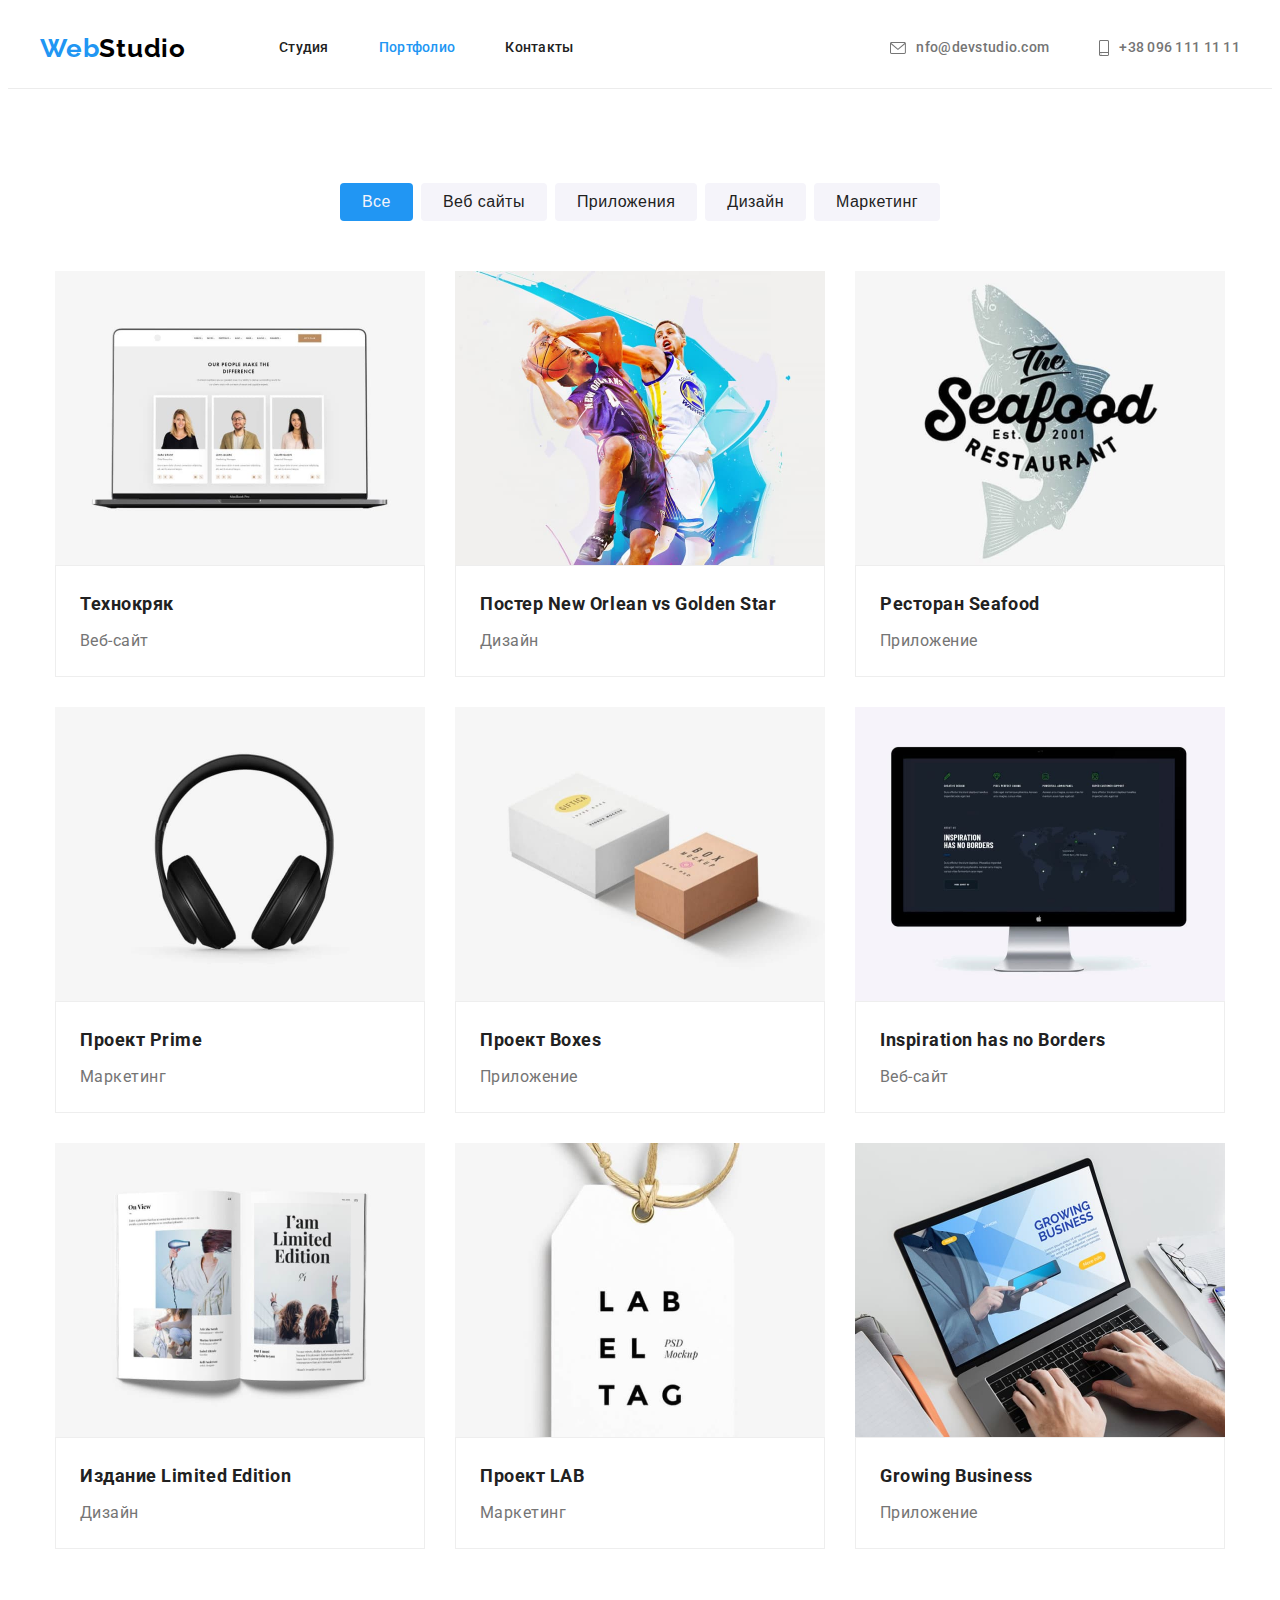
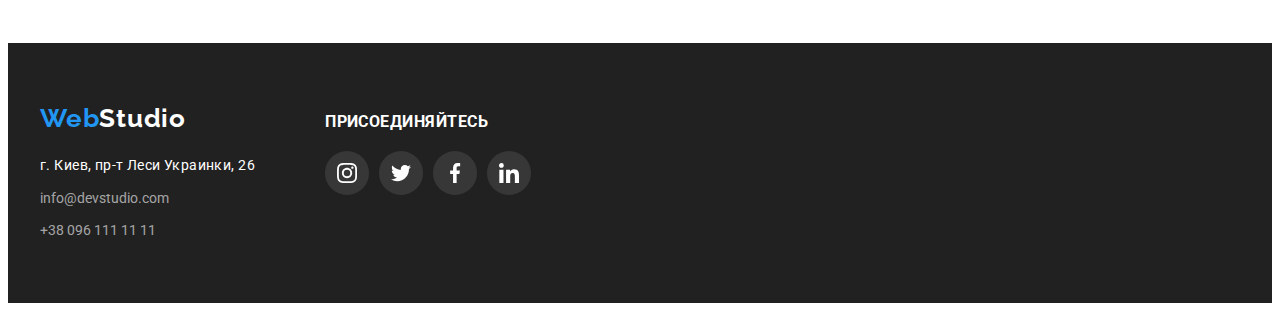
==== portfolio.html @ bf9e924c "добавил файлы" ====
<!DOCTYPE html>
<html lang="ru">
  <head>
    <meta charset="UTF-8" />
    <meta http-equiv="X-UA-Compatible" content="IE=edge" />
    <meta name="viewport" content="width=device-width, initial-scale=1.0" />
    <title>ПОРТФОЛИО</title>
    <link rel="preconnect" href="https://fonts.googleapis.com" />
    <link rel="preconnect" href="https://fonts.gstatic.com" crossorigin />
    <link rel="stylesheet" href="https://cdnjs.cloudflare.com/ajax/libs/modern-normalize/1.1.0/modern-normalize.min.css" integrity="sha512-wpPYUAdjBVSE4KJnH1VR1HeZfpl1ub8YT/NKx4PuQ5NmX2tKuGu6U/JRp5y+Y8XG2tV+wKQpNHVUX03MfMFn9Q==" crossorigin="anonymous" referrerpolicy="no-referrer" />
    <link href="https://fonts.googleapis.com/css2?family=Raleway:wght@700&family=Roboto:wght@400;500;700;900&display=swap" rel="stylesheet" />
    <link rel="stylesheet" href="./css/styles.css" />
  </head>

  <body class="body">
    <!-- header  -->
    <header class="page-header">
      <div class="container header-container">
        <nav class="nav">
          <a href="./index.html" class="link header-logo logo" lang="en"><span class="accent">Web</span>Studio</a>
          <ul class="list nav-list">
            <li class="nav-item">
              <a href="./index.html" class="link nav-link">Студия</a>
            </li>
            <li class="nav-item">
              <a href="./portfolio.html" class="link nav-link current">Портфолио</a>
            </li>
            <li class="nav-item">
              <a href="#" class="link nav-link">Контакты</a>
            </li>
          </ul>
        </nav>
        <ul class="list nav-address">
          <li class="address-item">
            <a href="mailto:info@devstudio.com" class="link header-contacts">
              <svg class="header-icon" width="16" height="12">
                <use href="./images/sprite.svg#envelope"></use></svg
              >nfo@devstudio.com</a
            >
          </li>
          <li class="address-item">
            <a href="tel:+380961111111" class="link header-contacts"
              ><svg class="header-icon" width="10" height="16">
                <use href="./images/sprite.svg#smartphone"></use></svg
              >+38 096 111 11 11</a
            >
          </li>
        </ul>
      </div>
    </header>

    <main>
      <!-- Портфолио -->
      <section class="section">
        <div class="container">
          <!-- Скрытый заголовок -->
          <h1 class="visually-hidden">Портфолио</h1>
          <!-- Кнопки-фильтр портфолио -->
          <ul class="list button-list">
            <li class="button-item">
              <button type="button" class="button portf-btn current-btn">Все</button>
            </li>
            <li class="button-item">
              <button type="button" class="button portf-btn">Веб сайты</button>
            </li>
            <li class="button-item">
              <button type="button" class="button portf-btn">Приложения</button>
            </li>
            <li class="button-item">
              <button type="button" class="button portf-btn">Дизайн</button>
            </li>
            <li class="button-item">
              <button type="button" class="button portf-btn">Маркетинг</button>
            </li>
          </ul>

          <!-- Карточки портфолио -->
          <ul class="list portf-list">
            <!-- карточка -->
            <li class="portf-item">
              <!-- ссылка с фото заголовком и текстом -->
              <a href="" class="link portf-link">
                <!-- фото -->
                <img src="./images/tekhnokr.jpg" alt="Пример веб-сайта" width="370" height="294" />
                <div class="border">
                  <h2 class="portf-name">Технокряк</h2>
                  <p class="portf-descr">Веб-сайт</p>
                </div>
              </a>
            </li>
            <li class="portf-item">
              <a href="" class="link portf-link"
                ><img src="./images/poster.jpg" alt="Пример дизайна" width="370" height="294" />
                <div class="border">
                  <h2 class="portf-name">Постер <span lang="en">New Orlean vs Golden Star</span></h2>
                  <p class="portf-descr">Дизайн</p>
                </div>
              </a>
            </li>
            <li class="portf-item">
              <a href="" class="link">
                <img src="./images/restaurant.jpg" alt="Пример приложения" width="370" height="294" />
                <div class="border">
                  <h2 class="portf-name">Ресторан <span lang="en">Seafood</span></h2>
                  <p class="portf-descr">Приложение</p>
                </div>
              </a>
            </li>
            <li class="portf-item">
              <a href="" class="link">
                <img src="./images/prime.jpg" alt="Пример продукта" width="370" height="294" />
                <div class="border">
                  <h2 class="portf-name">Проект <span lang="en">Prime</span></h2>
                  <p class="portf-descr">Маркетинг</p>
                </div>
              </a>
            </li>
            <li class="portf-item">
              <a href="" class="link">
                <img src="./images/boxes.jpg" alt="Пример приложения" width="370" height="294" />
                <div class="border">
                  <h2 class="portf-name">Проект <span lang="en">Boxes</span></h2>
                  <p class="portf-descr">Приложение</p>
                </div>
              </a>
            </li>
            <li class="portf-item">
              <a href="" class="link">
                <img src="./images/inspiration.jpg" alt="Пример веб-сайта" width="370" height="294" />
                <div class="border">
                  <h2 class="portf-name" lang="en">Inspiration has no Borders</h2>
                  <p class="portf-descr">Веб-сайт</p>
                </div>
              </a>
            </li>
            <li class="portf-item">
              <a href="" class="link">
                <img src="./images/edition.jpg" alt="Пример дизайна" width="370" height="294" />
                <div class="border">
                  <h2 class="portf-name">Издание <span lang="en">Limited Edition</span></h2>
                  <p class="portf-descr">Дизайн</p>
                </div>
              </a>
            </li>
            <li class="portf-item">
              <a href="" class="link">
                <img src="./images/lab.jpg" alt="Пример продукта" width="370" height="294" />
                <div class="border">
                  <h2 class="portf-name" lang="en">Проект <span>LAB</span></h2>
                  <p class="portf-descr">Маркетинг</p>
                </div>
              </a>
            </li>
            <li class="portf-item">
              <a href="" class="link">
                <img src="./images/gbusiness.jpg" alt="ППример приложения" width="370" height="294" />
                <div class="border">
                  <h2 class="portf-name" lang="en">Growing Business</h2>
                  <p class="portf-descr">Приложение</p>
                </div>
              </a>
            </li>
          </ul>
        </div>
      </section>
    </main>

    <footer class="footer">
      <div class="container footer-container">
        <div>
          <a href="./index.html" class="logo footer-logo link" lang="en"> <span class="accent">Web</span>Studio</a>
          <address class="address">
            <ul class="list footer-list">
              <li class="footer-item">
                <a href="https://www.google.com.ua/maps/place/бул.+Леси+Украинки,+26,+Киев,+02000/@50.4265807,30.5361971,17z/data=!3m1!4b1!4m5!3m4!1s0x40d4cf0e033ecbe9:0x57a4dffefec77da0!8m2!3d50.4265807!4d30.5383858?hl=ru" class="footer-address link"> г. Киев, пр-т Леси Украинки, 26 </a>
              </li>
              <li class="footer-item">
                <a href="mailto:info@devstudio.com" class="footer-contacts link">info@devstudio.com</a>
              </li>
              <li class="footer-item">
                <a href="tel:+380961111111" class="footer-contacts link">+38 096 111 11 11</a>
              </li>
            </ul>
          </address>
        </div>
        <div class="footer-inner">
          <p class="footer-slogan">Присоединяйтесь</p>
          <ul class="social list">
            <li class="social-item item">
              <a href="#" class="social-link join-link link" target="_blank" rel="noopener noreferrer nofollow" aria-label="instagram">
                <svg class="join-icon" width="20" height="20">
                  <use href="./images/sprite.svg#instagram"></use>
                </svg>
              </a>
            </li>
            <li class="social-item item">
              <a href="#" class="social-link join-link link" target="_blank" rel="noopener noreferrer nofollow" aria-label="instagram">
                <svg class="join-icon" width="20" height="20">
                  <use href="./images/sprite.svg#twitter"></use>
                </svg>
              </a>
            </li>
            <li class="social-item item">
              <a href="#" class="social-link join-link link" target="_blank" rel="noopener noreferrer nofollow" aria-label="instagram">
                <svg class="join-icon" width="20" height="20">
                  <use href="./images/sprite.svg#facebook"></use>
                </svg>
              </a>
            </li>
            <li class="social-item item">
              <a href="#" class="social-link join-link link" target="_blank" rel="noopener noreferrer nofollow" aria-label="instagram">
                <svg class="join-icon" width="20" height="20">
                  <use href="./images/sprite.svg#linkedin"></use>
                </svg>
              </a>
            </li>
          </ul>
        </div>
      </div>
    </footer>
  </body>
</html>
---- css/styles.css ----
:root {
  --primary-background-color: #ffffff;
  --secondary-background-color: #f5f4fa;
  --hero-background-color: #2f303a;

  --title-color: #212121;
  --secondary-title-color: #ffffff;
  --text-color: #757575;
  --logo-color: #000000;
  --accent-color: #2196f3;
  --header-border-color: #ececec;
  --hero-hover-color: #188ce8;
  --footer-address-color: rgba(255, 255, 255, 0.6);
  --portf-btn-color: #f5f4fa;
  --portf-border-color: #eeeeee;

  --social-icon-color: #afb1b8;
  --social-icon-hover-color: #ffffff;
  --advant-icon-bg-color: #f5f4fa;
  --client-icon-border-color: #afb1b8;
  --footer-icon-bg-color: rgba(255, 255, 255, 0.1);

  --main-font: "Roboto", sans-serif;
  --accent-font: "Raleway", sans-serif;
  --hero-size: 44px;
  --title-size: 36px;
  --subtitle-size: 18px;
  --note-size: 16px;
  --text-size: 14px;
  --hero-weight: 900;
  --head-weight: 700;
  --secondary-weight: 500;
  --main-weight: 400;
}

/* section {
  background-color: aquamarine;
  outline: 2px solid yellow;
} */

h1,
h2,
h3,
h4,
li,
ul,
p {
  margin-top: 0;
  margin-bottom: 0;
}

img {
  display: block;
  max-width: 100%;
  height: auto;
}
body {
  font-family: var(--main-font);
  font-style: normal;
  color: var(--text-color);
  background-color: var(--primary-background-color);
}

/* скрытый заголовок */
.visually-hidden {
  position: absolute;
  white-space: nowrap;
  width: 1px;
  height: 1px;
  overflow: hidden;
  border: 0;
  padding: 0;
  clip: rect(0 0 0 0);
  clip-path: inset(50%);
  margin: -1px;
}

.link {
  text-decoration: none;
  font-size: 14px;
  color: var(--title-color);
}
.list {
  padding-left: 0;
  list-style: none;
}

.link:hover,
.link:focus {
  color: var(--accent-color);
}

.current {
  color: var(--accent-color);
}

.button {
  font-style: inherit;
  cursor: pointer;
  border: none;
  border-radius: 4px;
}

.button:hover,
.button:focus {
  background-color: var(--accent-color);
}

/* .item:not(:last-child) {
  margin-right: 30px;
} */

.container {
  margin: 0 auto;
  max-width: 1200px;
  padding-left: 15px;
  padding-right: 15px;

  /* outline: 2px solid tomato; */
}

.section {
  padding-top: 94px;
  padding-bottom: 94px;
}

/* Header */

.page-header {
  border-bottom: 1px solid var(--header-border-color);
}

.logo {
  font-family: var(--accent-font);
  font-weight: var(--head-weight);
  font-size: 26px;
  line-height: 1.19;
  letter-spacing: 0.03em;
  color: var(--logo-color);
}

.header-logo {
  padding-top: 24px;
  padding-bottom: 24px;
}
.accent {
  color: var(--accent-color);
}

.header-container {
  display: flex;
}

/* кнопки навигации */
.nav-link {
  display: block;

  font-weight: var(--secondary-weight);
  line-height: 1.14;
  letter-spacing: 0.02em;
}
/* адрес в header  */
.header-contacts {
  display: flex;
  align-items: center;
  font-weight: var(--secondary-weight);
  line-height: 1.14;
  letter-spacing: 0.02em;
  color: var(--text-color);
}

/* Header в строку */
/* .page-header, */
.nav,
.nav-list,
.nav-address {
  display: flex;
  align-items: center;
}

.nav-link,
.header-contacts {
  padding-top: 32px;
  padding-bottom: 32px;
}

.nav-item {
  margin-left: 93px;
}

.nav-item + .nav-item {
  margin-left: 50px;
}

.address-item + .address-item {
  margin-left: 50px;
}

.nav-address {
  margin-left: auto;
}

.header-icon {
  margin-right: 10px;
  fill: var(--text-color);
}

.header-contacts:hover .header-icon,
.header-contacts:focus .header-icon {
  fill: var(--accent-color);
}

/* hero */
.hero {
  margin: 0 auto;
  padding-top: 200px;
  padding-bottom: 200px;
  background-color: var(--hero-background-color);
  background-image: linear-gradient(to right, rgba(47, 48, 58, 0.4), rgba(47, 48, 58, 0.4)), url(../images/bground.jpg);
  max-width: 1600px;
  height: 600px;
  background-size: cover;
  background-position: center;
}
/* заголовок героя h1*/
.hero-title {
  margin: 0 auto 30px;
  text-align: center;
  width: 696px;
  font-weight: var(--hero-weight);
  font-size: var(--hero-size);
  line-height: 1.36;
  letter-spacing: 0.06em;
  text-transform: uppercase;
  color: var(--secondary-title-color);
}

/* кнопка героя */
.hero-button {
  margin: 0 auto;
  padding: 10px 32px;
  min-width: 200px;
  display: block;
  font-weight: var(--head-weight);
  font-size: var(--note-size);
  line-height: 1.88;
  letter-spacing: 0.06em;
  color: var(--secondary-title-color);
  background-color: var(--accent-color);
}

.hero-button:hover,
.hero-button:focus {
  background-color: var(--hero-hover-color);
}

/* Преимущества  */
/* Заголовки h3 */

.advant-inner {
  display: flex;
  align-items: center;
  justify-content: center;
  margin-bottom: 30px;
  width: 270px;
  height: 120px;
  background-color: var(--advant-icon-bg-color);
  border-radius: 4px;
}

.advant-title {
  margin-bottom: 10px;
  font-weight: var(--head-weight);
  font-size: var(--text-size);
  line-height: 1.14;
  text-transform: uppercase;
  letter-spacing: 0.03em;
  color: var(--title-color);
}

.advant-item {
  min-width: 270px;
  flex-basis: calc(100% / 4 - 30px);
  margin-left: 30px;
  /* outline: 2px solid yellow; */
}

/* текст преимущества p */
.advant-text {
  font-size: var(--text-size);
  line-height: 1.71;
  letter-spacing: 0.03em;
}

.section-list {
  display: flex;
  flex-wrap: wrap;
  margin-left: -30px;
}

/* названия секций h2*/
.title {
  font-size: var(--title-size);
  line-height: 1.17;
  letter-spacing: 0.03em;
  text-align: center;
  color: var(--title-color);
}

/* Чем мы занимаемся */
.branches-section {
  padding-top: 0;
}

.branches-item {
  min-width: 270px;
  flex-basis: calc(100% / 3 - 30px);
  margin-left: 30px;
  /* outline: 2px solid yellow; */
}

/* Наша команда */
.team-section {
  background-color: var(--secondary-background-color);
}

.section-title {
  margin-bottom: 50px;
}

.team-item {
  min-width: 270px;
  flex-basis: calc(100% / 4 - 30px);
  margin-left: 30px;
  /* outline: 2px solid yellow; */
  box-shadow: 0px 1px 3px rgba(0, 0, 0, 0.12), 0px 1px 1px rgba(0, 0, 0, 0.14), 0px 2px 1px rgba(0, 0, 0, 0.2);
  border-radius: 0px 0px 4px 4px;
  background-color: var(--primary-background-color);
}

/* имя фамилия h2 */
.team-info {
  padding-top: 30px;
  padding-bottom: 30px;
  /* outline: 2.5px dashed red; */
}

.team-name {
  margin-bottom: 10px;
  font-weight: var(--secondary-weight);
  font-size: var(--note-size);
  line-height: 1.18;
  letter-spacing: 0.03em;
  text-align: center;
  color: var(--title-color);
}

/* должности p */
.team-descr {
  margin-bottom: 16px;
  font-size: var(--note-size);
  line-height: 1.18;
  letter-spacing: 0.03em;
  text-align: center;
  color: var(--text-color);
}

.social {
  display: flex;
  justify-content: center;
  align-items: center;
}

.social-link {
  display: flex;
  justify-content: center;
  align-items: center;
  width: 44px;
  height: 44px;
  background-color: var(--primary-background-color);
  border-radius: 50%;
}

.social-item + .social-item {
  margin-left: 10px;
}

.social-icon {
  fill: var(--social-icon-color);
}

.social-link:hover,
.social-link:focus {
  background-color: var(--accent-color);
}

.social-link:hover .social-icon,
.social-link:focus .social-icon {
  fill: var(--social-icon-hover-color);
}

/* Постоянные клиенты */

.client-list {
  display: flex;
  gap: 30px;
}

.client-link {
  display: flex;
  justify-content: center;
  align-items: center;
  width: 170px;
  height: 92px;
  border: 1px solid var(--social-icon-color);
  fill: var(--social-icon-color);
  border-radius: 4px;
}

.client-link:hover,
.client-link:focus {
  border-color: var(--accent-color);
}

.client-link:hover .client-icon,
.social-link:focus .social-icon {
  fill: var(--accent-color);
}

/* Footer */
.footer {
  padding-top: 60px;
  padding-bottom: 60px;
  background-color: var(--title-color);
}

.footer-container {
  display: flex;
  align-items: baseline;
  column-gap: 70px;
}

.footer-logo {
  display: block;
  margin-bottom: 20px;
  color: var(--primary-background-color);
}
.footer-item:not(:last-child) {
  display: block;
  margin-bottom: 9px;
}
.address {
  font-style: inherit;
}

.footer-address {
  line-height: 1.71;
  letter-spacing: 0.03em;
  color: var(--primary-background-color);
}

.footer-contacts {
  line-height: 1.71;
  color: var(--footer-address-color);
}

.footer-inner {
  display: block;
  width: 206px;
}

.footer-slogan {
  margin-bottom: 20px;
  font-family: var(--main-font);
  font-weight: var(--head-weight);
  line-height: 1.14;
  letter-spacing: 0.03em;
  text-transform: uppercase;
  color: var(--secondary-title-color);
}

.join-icon {
  fill: var(--secondary-title-color);
}

.join-link {
  background-color: var(--footer-icon-bg-color);
}

/* ПОРТФОЛИО */
.portf-btn {
  padding: 6px 22px;
  font-weight: var(--secondary-weight);
  font-size: var(--note-size);
  line-height: 1.62;
  text-align: center;
  letter-spacing: 0.03em;
  color: var(--title-color);
  background-color: var(--secondary-background-color);
}

.portf-btn:hover,
.portf-btn:focus {
  color: var(--primary-background-color);
  box-shadow: 0px 3px 1px rgba(0, 0, 0, 0.1), 0px 1px 2px rgba(0, 0, 0, 0.08), 0px 2px 2px rgba(0, 0, 0, 0.12);
}

.current-btn {
  color: var(--portf-btn-color);
  background-color: var(--accent-color);
}

.portf-list,
.button-list {
  display: flex;
  justify-content: center;
  flex-wrap: wrap;
}

.button-list {
  margin-bottom: 50px;
}

.button-item:not(:last-child) {
  margin-right: 8px;
}

/* *Так проще */
.portf-list {
  gap: 30px;
}

/* .portf-item:not(:nth-child(3n + 3)) {
  margin-right: 30px;
  margin-bottom: 30px;
  text-align: left;
  background: var(--primary-background-color);
}

.portf-item:nth-last-child(-n + 3) {
  margin-bottom: 0;
}

.portf-item {
  text-align: left;
  background: var(--primary-background-color);
} */

.portf-name {
  margin-bottom: 4px;
  font-weight: var(--head-weight);
  font-size: var(--subtitle-size);
  line-height: 2;
  letter-spacing: 0.03em;

  color: var(--title-color);
}

.portf-descr {
  font-size: var(--note-size);
  line-height: 1.87;
  letter-spacing: 0.03em;
  color: var(--text-color);
}

.border {
  padding-top: 20px;
  padding-bottom: 20px;
  padding-left: 24px;
  padding-right: 24px;
  border: 1px solid var(--portf-border-color);
}

.portf-link {
  display: block;
}

.portf-item:hover {
  /* outline: 2px dashed purple; */
  box-shadow: 0px 1px 1px rgb(0 0 0 / 12%), 0px 4px 4px rgb(0 0 0 / 6%), 1px 4px 6px rgb(0 0 0 / 16%);
}
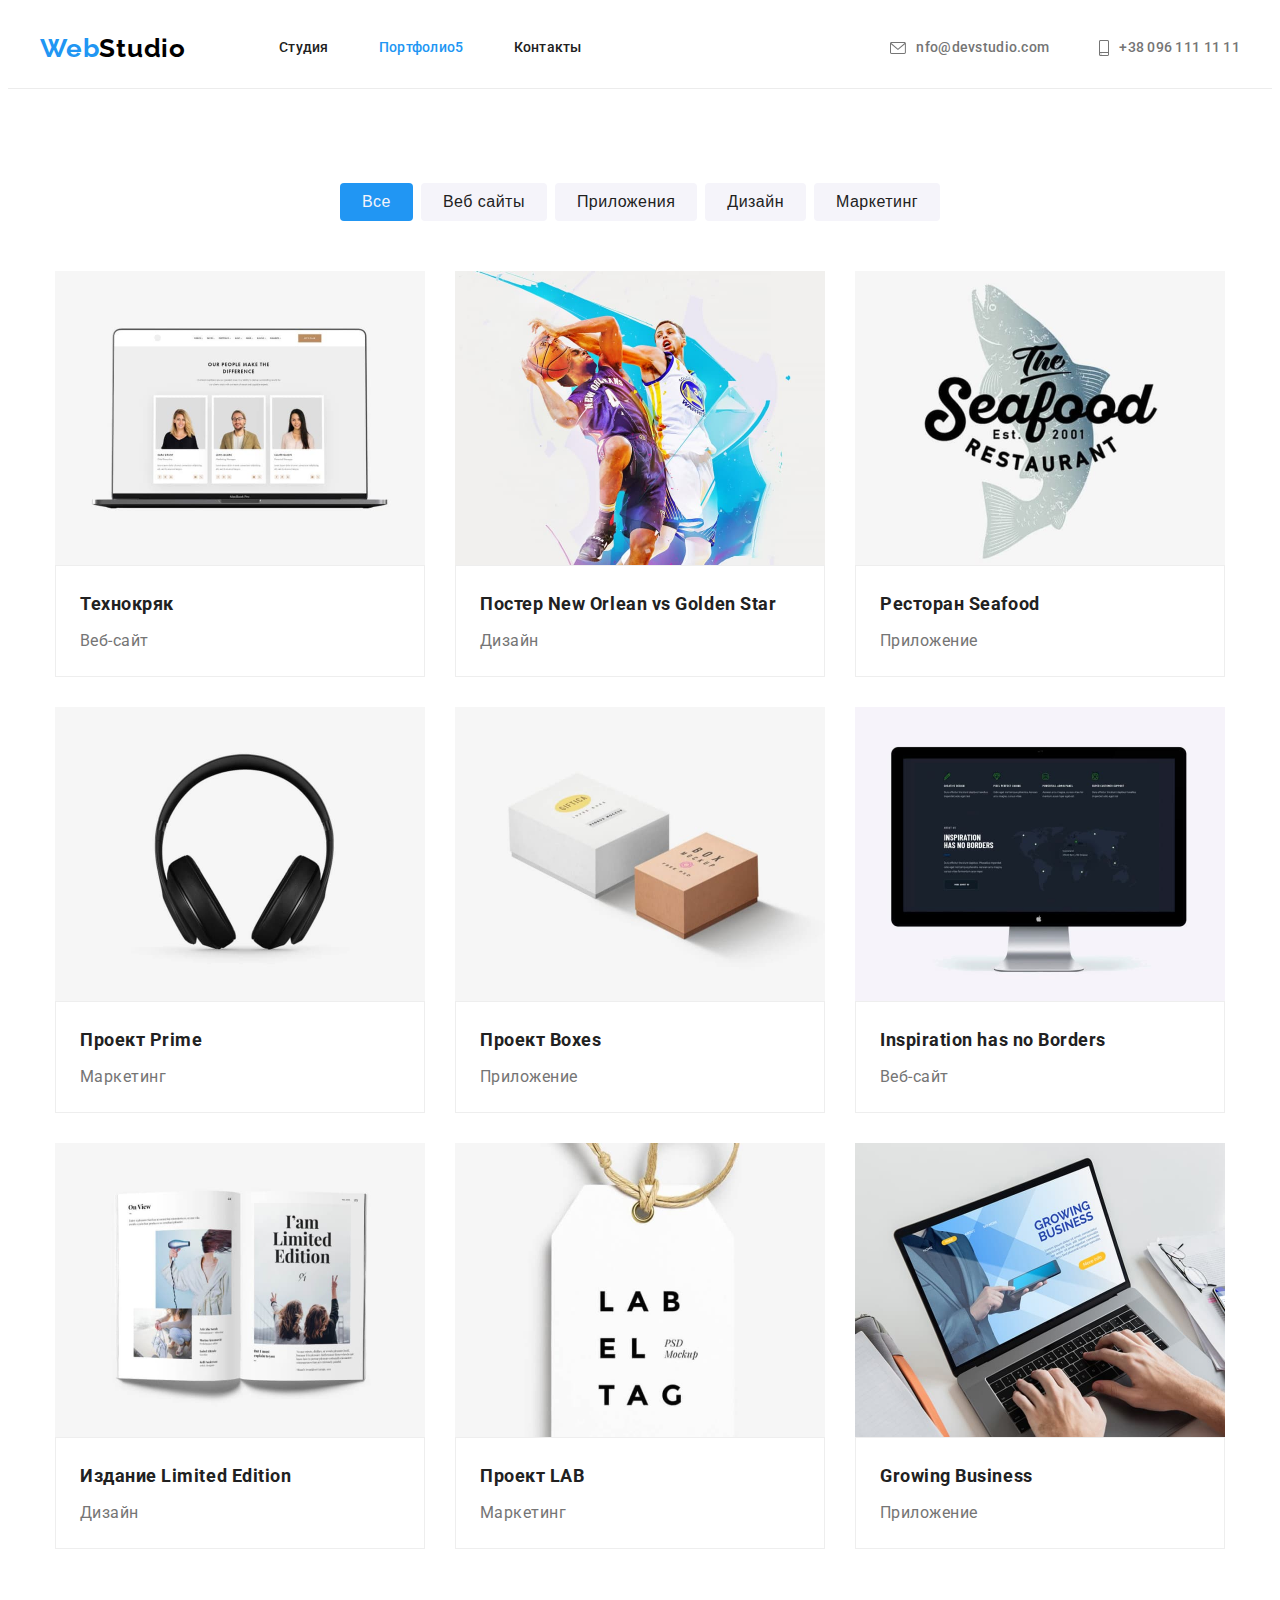
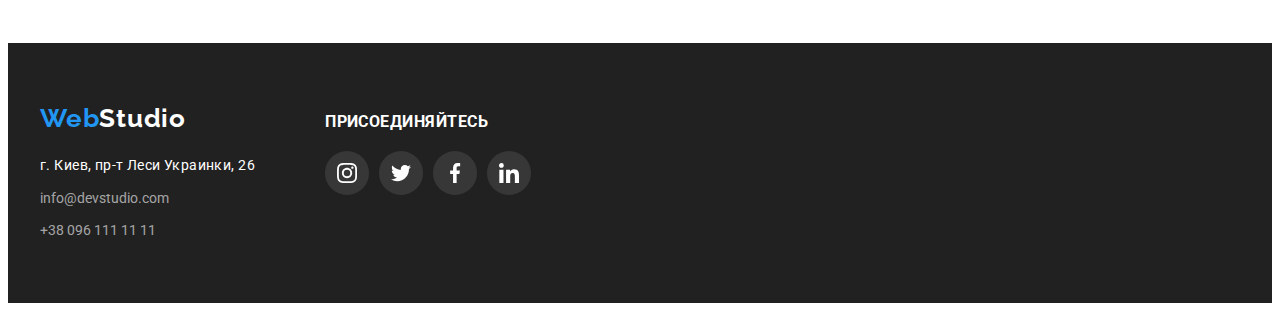
==== commit 1b649645: "контрольный коммит" ====
--- a/portfolio.html
+++ b/portfolio.html
@@ -23,7 +23,7 @@
               <a href="./index.html" class="link nav-link">Студия</a>
             </li>
             <li class="nav-item">
-              <a href="./portfolio.html" class="link nav-link current">Портфолио</a>
+              <a href="./portfolio.html" class="link nav-link current">Портфолио5</a>
             </li>
             <li class="nav-item">
               <a href="#" class="link nav-link">Контакты</a>
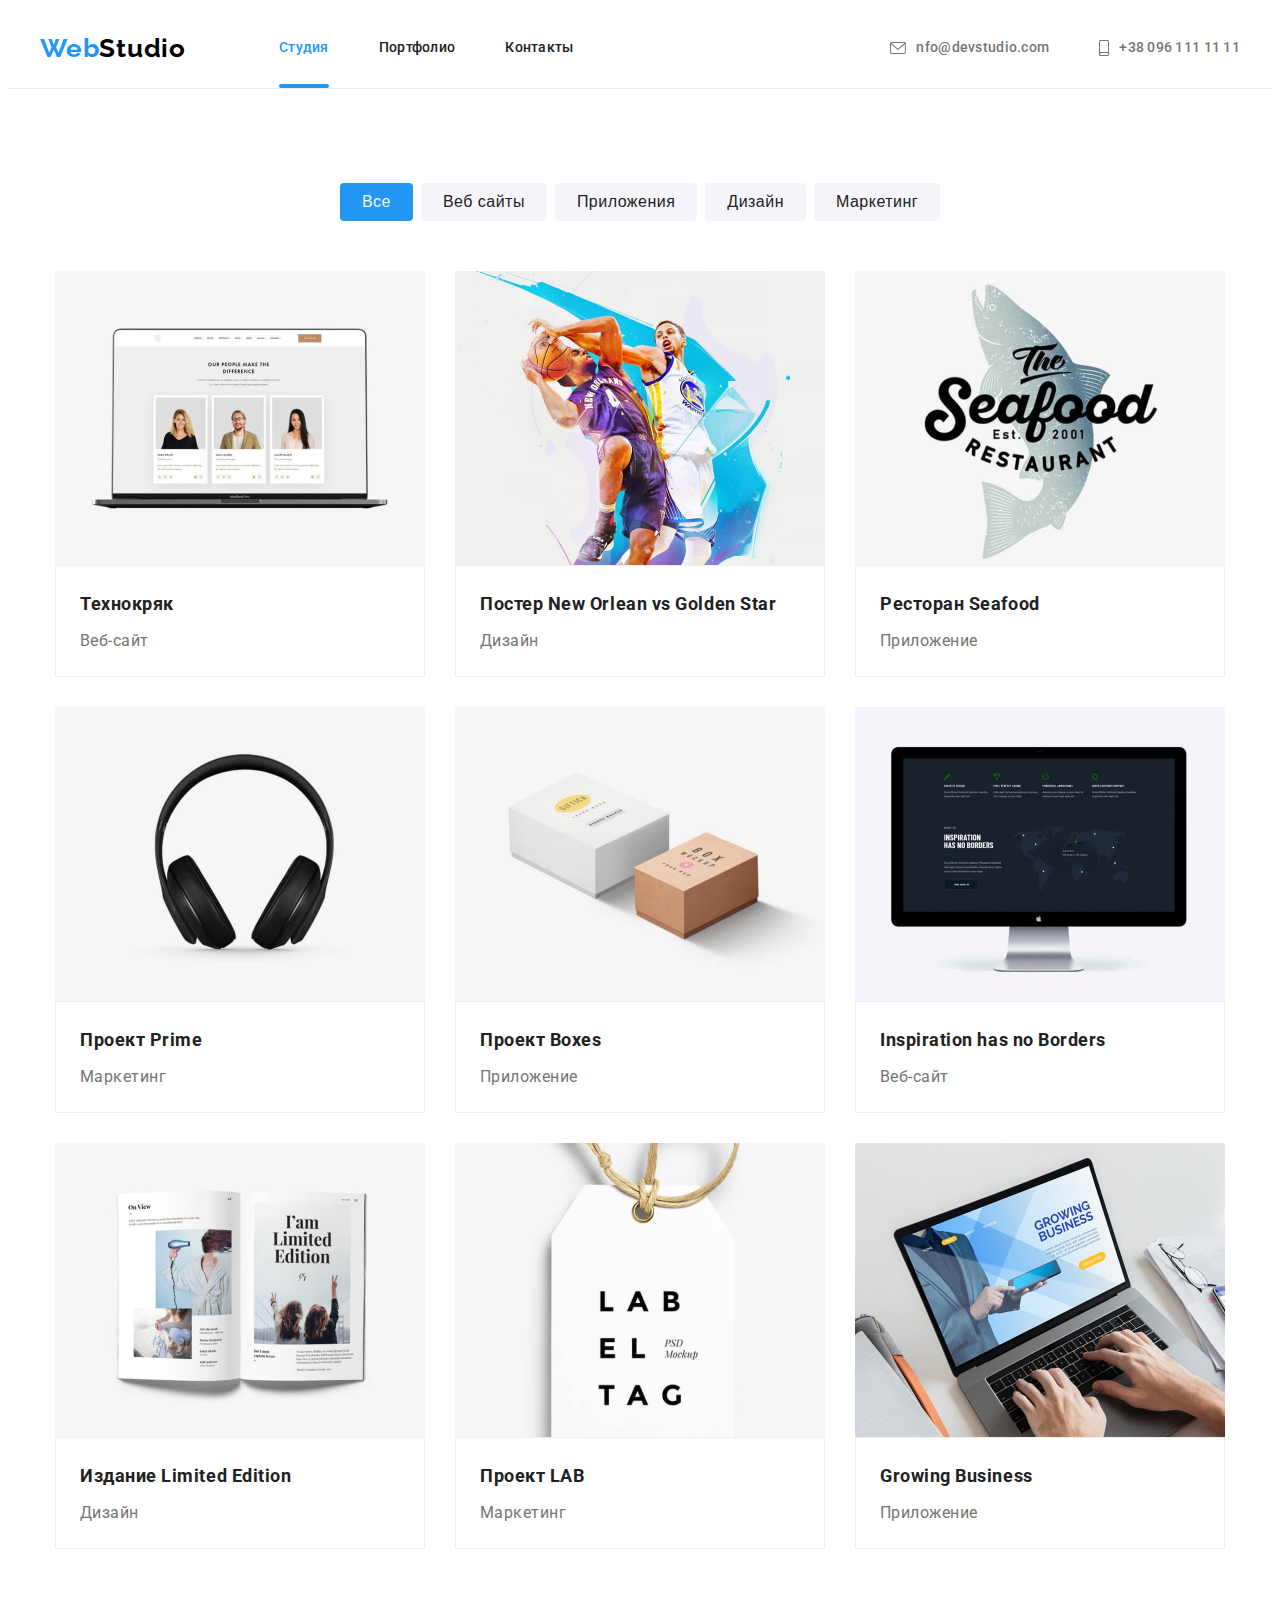
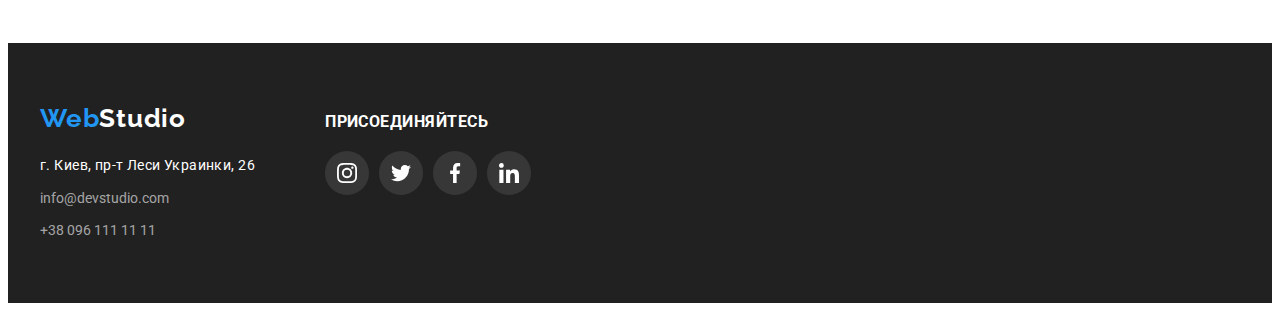
==== commit e703ccbe: "Сдача на проверку" ====
--- a/portfolio.html
+++ b/portfolio.html
@@ -17,29 +17,29 @@
     <header class="page-header">
       <div class="container header-container">
         <nav class="nav">
-          <a href="./index.html" class="link header-logo logo" lang="en"><span class="accent">Web</span>Studio</a>
+          <a href="./index.html" class="link header-logo logo header-link" lang="en"><span class="accent">Web</span>Studio</a>
           <ul class="list nav-list">
             <li class="nav-item">
-              <a href="./index.html" class="link nav-link">Студия</a>
+              <a href="./index.html" class="link nav-link header-link current">Студия</a>
             </li>
             <li class="nav-item">
-              <a href="./portfolio.html" class="link nav-link current">Портфолио5</a>
+              <a href="./portfolio.html" class="link nav-link header-link">Портфолио</a>
             </li>
             <li class="nav-item">
-              <a href="#" class="link nav-link">Контакты</a>
+              <a href="#" class="link nav-link header-link">Контакты</a>
             </li>
           </ul>
         </nav>
         <ul class="list nav-address">
           <li class="address-item">
-            <a href="mailto:info@devstudio.com" class="link header-contacts">
+            <a href="mailto:info@devstudio.com" class="link header-contacts header-link">
               <svg class="header-icon" width="16" height="12">
                 <use href="./images/sprite.svg#envelope"></use></svg
               >nfo@devstudio.com</a
             >
           </li>
           <li class="address-item">
-            <a href="tel:+380961111111" class="link header-contacts"
+            <a href="tel:+380961111111" class="link header-contacts header-link"
               ><svg class="header-icon" width="10" height="16">
                 <use href="./images/sprite.svg#smartphone"></use></svg
               >+38 096 111 11 11</a
@@ -79,9 +79,15 @@
             <!-- карточка -->
             <li class="portf-item">
               <!-- ссылка с фото заголовком и текстом -->
-              <a href="" class="link portf-link">
-                <!-- фото -->
-                <img src="./images/tekhnokr.jpg" alt="Пример веб-сайта" width="370" height="294" />
+              <a href="" class="link portf-link test-link">
+                <div class="dropdown-inner">
+                  <!-- фото -->
+                  <img src="./images/tekhnokr.jpg" alt="Пример веб-сайта" width="370" height="294" />
+
+                  <!--* Выпадающее меню -->
+                  <p class="portf-text-hover">Ресурс предлагает комплексные предложения с разным уровнем функционала и сервисов. Все это позволит посетителю получить исчерпывающие сведения о компании или частном лице.</p>
+                </div>
+
                 <div class="border">
                   <h2 class="portf-name">Технокряк</h2>
                   <p class="portf-descr">Веб-сайт</p>
@@ -89,8 +95,11 @@
               </a>
             </li>
             <li class="portf-item">
-              <a href="" class="link portf-link"
-                ><img src="./images/poster.jpg" alt="Пример дизайна" width="370" height="294" />
+              <a href="" class="link portf-link">
+                <div class="dropdown-inner">
+                  <img src="./images/poster.jpg" alt="Пример дизайна" width="370" height="294" />
+                  <p class="portf-text-hover">Ресурс предлагает комплексные предложения с разным уровнем функционала и сервисов. Все это позволит посетителю получить исчерпывающие сведения о компании или частном лице.</p>
+                </div>
                 <div class="border">
                   <h2 class="portf-name">Постер <span lang="en">New Orlean vs Golden Star</span></h2>
                   <p class="portf-descr">Дизайн</p>
@@ -99,7 +108,10 @@
             </li>
             <li class="portf-item">
               <a href="" class="link">
-                <img src="./images/restaurant.jpg" alt="Пример приложения" width="370" height="294" />
+                <div class="dropdown-inner">
+                  <img src="./images/restaurant.jpg" alt="Пример приложения" width="370" height="294" />
+                  <p class="portf-text-hover">Ресурс предлагает комплексные предложения с разным уровнем функционала и сервисов. Все это позволит посетителю получить исчерпывающие сведения о компании или частном лице.</p>
+                </div>
                 <div class="border">
                   <h2 class="portf-name">Ресторан <span lang="en">Seafood</span></h2>
                   <p class="portf-descr">Приложение</p>
@@ -108,7 +120,10 @@
             </li>
             <li class="portf-item">
               <a href="" class="link">
-                <img src="./images/prime.jpg" alt="Пример продукта" width="370" height="294" />
+                <div class="dropdown-inner">
+                  <img src="./images/prime.jpg" alt="Пример продукта" width="370" height="294" />
+                  <p class="portf-text-hover">Ресурс предлагает комплексные предложения с разным уровнем функционала и сервисов. Все это позволит посетителю получить исчерпывающие сведения о компании или частном лице.</p>
+                </div>
                 <div class="border">
                   <h2 class="portf-name">Проект <span lang="en">Prime</span></h2>
                   <p class="portf-descr">Маркетинг</p>
@@ -117,7 +132,10 @@
             </li>
             <li class="portf-item">
               <a href="" class="link">
-                <img src="./images/boxes.jpg" alt="Пример приложения" width="370" height="294" />
+                <div class="dropdown-inner">
+                  <img src="./images/boxes.jpg" alt="Пример приложения" width="370" height="294" />
+                  <p class="portf-text-hover">Ресурс предлагает комплексные предложения с разным уровнем функционала и сервисов. Все это позволит посетителю получить исчерпывающие сведения о компании или частном лице.</p>
+                </div>
                 <div class="border">
                   <h2 class="portf-name">Проект <span lang="en">Boxes</span></h2>
                   <p class="portf-descr">Приложение</p>
@@ -126,7 +144,10 @@
             </li>
             <li class="portf-item">
               <a href="" class="link">
-                <img src="./images/inspiration.jpg" alt="Пример веб-сайта" width="370" height="294" />
+                <div class="dropdown-inner">
+                  <img src="./images/inspiration.jpg" alt="Пример веб-сайта" width="370" height="294" />
+                  <p class="portf-text-hover">Ресурс предлагает комплексные предложения с разным уровнем функционала и сервисов. Все это позволит посетителю получить исчерпывающие сведения о компании или частном лице.</p>
+                </div>
                 <div class="border">
                   <h2 class="portf-name" lang="en">Inspiration has no Borders</h2>
                   <p class="portf-descr">Веб-сайт</p>
@@ -135,7 +156,10 @@
             </li>
             <li class="portf-item">
               <a href="" class="link">
-                <img src="./images/edition.jpg" alt="Пример дизайна" width="370" height="294" />
+                <div class="dropdown-inner">
+                  <img src="./images/edition.jpg" alt="Пример дизайна" width="370" height="294" />
+                  <p class="portf-text-hover">Ресурс предлагает комплексные предложения с разным уровнем функционала и сервисов. Все это позволит посетителю получить исчерпывающие сведения о компании или частном лице.</p>
+                </div>
                 <div class="border">
                   <h2 class="portf-name">Издание <span lang="en">Limited Edition</span></h2>
                   <p class="portf-descr">Дизайн</p>
@@ -144,7 +168,10 @@
             </li>
             <li class="portf-item">
               <a href="" class="link">
-                <img src="./images/lab.jpg" alt="Пример продукта" width="370" height="294" />
+                <div class="dropdown-inner">
+                  <img src="./images/lab.jpg" alt="Пример продукта" width="370" height="294" />
+                  <p class="portf-text-hover">Ресурс предлагает комплексные предложения с разным уровнем функционала и сервисов. Все это позволит посетителю получить исчерпывающие сведения о компании или частном лице.</p>
+                </div>
                 <div class="border">
                   <h2 class="portf-name" lang="en">Проект <span>LAB</span></h2>
                   <p class="portf-descr">Маркетинг</p>
@@ -153,7 +180,10 @@
             </li>
             <li class="portf-item">
               <a href="" class="link">
-                <img src="./images/gbusiness.jpg" alt="ППример приложения" width="370" height="294" />
+                <div class="dropdown-inner">
+                  <img src="./images/gbusiness.jpg" alt="ППример приложения" width="370" height="294" />
+                  <p class="portf-text-hover">Ресурс предлагает комплексные предложения с разным уровнем функционала и сервисов. Все это позволит посетителю получить исчерпывающие сведения о компании или частном лице.</p>
+                </div>
                 <div class="border">
                   <h2 class="portf-name" lang="en">Growing Business</h2>
                   <p class="portf-descr">Приложение</p>
@@ -168,17 +198,17 @@
     <footer class="footer">
       <div class="container footer-container">
         <div>
-          <a href="./index.html" class="logo footer-logo link" lang="en"> <span class="accent">Web</span>Studio</a>
+          <a href="./index.html" class="logo footer-logo link footer-link" lang="en"> <span class="accent">Web</span>Studio</a>
           <address class="address">
             <ul class="list footer-list">
               <li class="footer-item">
-                <a href="https://www.google.com.ua/maps/place/бул.+Леси+Украинки,+26,+Киев,+02000/@50.4265807,30.5361971,17z/data=!3m1!4b1!4m5!3m4!1s0x40d4cf0e033ecbe9:0x57a4dffefec77da0!8m2!3d50.4265807!4d30.5383858?hl=ru" class="footer-address link"> г. Киев, пр-т Леси Украинки, 26 </a>
+                <a href="https://www.google.com.ua/maps/place/бул.+Леси+Украинки,+26,+Киев,+02000/@50.4265807,30.5361971,17z/data=!3m1!4b1!4m5!3m4!1s0x40d4cf0e033ecbe9:0x57a4dffefec77da0!8m2!3d50.4265807!4d30.5383858?hl=ru" class="footer-address link footer-link"> г. Киев, пр-т Леси Украинки, 26 </a>
               </li>
               <li class="footer-item">
-                <a href="mailto:info@devstudio.com" class="footer-contacts link">info@devstudio.com</a>
+                <a href="mailto:info@devstudio.com" class="footer-contacts link footer-link">info@devstudio.com</a>
               </li>
               <li class="footer-item">
-                <a href="tel:+380961111111" class="footer-contacts link">+38 096 111 11 11</a>
+                <a href="tel:+380961111111" class="footer-contacts link footer-link">+38 096 111 11 11</a>
               </li>
             </ul>
           </address>
--- a/css/styles.css
+++ b/css/styles.css
@@ -2,6 +2,8 @@
   --primary-background-color: #ffffff;
   --secondary-background-color: #f5f4fa;
   --hero-background-color: #2f303a;
+  --branches-bg-color: rgba(47, 48, 58, 0.8);
+  --modal-bg-color: rgba(0, 0, 0, 0.2);
 
   --title-color: #212121;
   --secondary-title-color: #ffffff;
@@ -31,6 +33,8 @@
   --head-weight: 700;
   --secondary-weight: 500;
   --main-weight: 400;
+
+  --timing-function: cubic-bezier(0.4, 0, 0.2, 1);
 }
 
 /* section {
@@ -49,6 +53,10 @@
   margin-bottom: 0;
 }
 
+a {
+  text-decoration: none;
+}
+
 img {
   display: block;
   max-width: 100%;
@@ -76,7 +84,6 @@
 }
 
 .link {
-  text-decoration: none;
   font-size: 14px;
   color: var(--title-color);
 }
@@ -85,9 +92,10 @@
   list-style: none;
 }
 
-.link:hover,
-.link:focus {
+.header-link:hover,
+.header-link:focus {
   color: var(--accent-color);
+  transition: color 250ms var(--timing-function);
 }
 
 .current {
@@ -101,11 +109,6 @@
   border-radius: 4px;
 }
 
-.button:hover,
-.button:focus {
-  background-color: var(--accent-color);
-}
-
 /* .item:not(:last-child) {
   margin-right: 30px;
 } */
@@ -137,6 +140,7 @@
   line-height: 1.19;
   letter-spacing: 0.03em;
   color: var(--logo-color);
+  /* transition: color 250ms cubic-bezier(0.4, 0, 0.2, 1); */
 }
 
 .header-logo {
@@ -153,12 +157,44 @@
 
 /* кнопки навигации */
 .nav-link {
+  position: relative;
   display: block;
-
   font-weight: var(--secondary-weight);
   line-height: 1.14;
   letter-spacing: 0.02em;
 }
+
+.nav-link::before,
+.nav-link::before {
+  position: absolute;
+  bottom: 0;
+  left: 0;
+  content: "";
+  width: 100%;
+  height: 4px;
+  background-color: var(--accent-color);
+  border-radius: 2px;
+  transform: scaleX(0);
+  transform-origin: 0 0;
+  transition: transform 250ms var(--timing-function);
+}
+/* *Полоска под ссылками в header  */
+.nav-link:hover::before,
+.nav-link:focus::before {
+  transform: scaleX(1);
+}
+
+.current::after {
+  position: absolute;
+  bottom: 0;
+  left: 0;
+  content: "";
+  width: 100%;
+  height: 4px;
+  background-color: var(--accent-color);
+  border-radius: 2px;
+}
+
 /* адрес в header  */
 .header-contacts {
   display: flex;
@@ -167,6 +203,7 @@
   line-height: 1.14;
   letter-spacing: 0.02em;
   color: var(--text-color);
+  /* transition: color 2000ms cubic-bezier(0.4, 0, 0.2, 1); */
 }
 
 /* Header в строку */
@@ -204,7 +241,7 @@
   margin-right: 10px;
   fill: var(--text-color);
 }
-
+/* *Цвет иконок адреса в header при ховере */
 .header-contacts:hover .header-icon,
 .header-contacts:focus .header-icon {
   fill: var(--accent-color);
@@ -237,21 +274,52 @@
 
 /* кнопка героя */
 .hero-button {
+  position: relative;
+  overflow: hidden;
+  display: flex;
+  align-items: center;
+  justify-content: center;
   margin: 0 auto;
-  padding: 10px 32px;
+  padding: 10px 28px 10px 52px;
   min-width: 200px;
-  display: block;
   font-weight: var(--head-weight);
   font-size: var(--note-size);
   line-height: 1.88;
   letter-spacing: 0.06em;
   color: var(--secondary-title-color);
   background-color: var(--accent-color);
+  transition: background-color 250ms var(--timing-function);
 }
 
 .hero-button:hover,
 .hero-button:focus {
   background-color: var(--hero-hover-color);
+}
+
+.hero-icon {
+  position: absolute;
+  top: 50%;
+  left: 15%;
+  transform: translate(-50%, -50%);
+  transition: transform 250ms var(--timing-function);
+  fill: var(--secondary-title-color);
+}
+
+.hero-icon-second {
+  position: absolute;
+  top: 50%;
+  left: 15%;
+  transform: translate(-54%, 90%);
+  transition: transform 250ms var(--timing-function);
+  fill: var(--secondary-title-color);
+}
+
+.hero-button:hover .hero-icon {
+  transform: translate(-55%, -195%);
+}
+
+.hero-button:hover .hero-icon-second {
+  transform: translate(-55%, -50%);
 }
 
 /* Преимущества  */
@@ -310,6 +378,31 @@
 /* Чем мы занимаемся */
 .branches-section {
   padding-top: 0;
+}
+
+.branches-item {
+  position: relative;
+}
+.text-inner {
+  display: flex;
+  position: absolute;
+  width: 100%;
+  height: 70px;
+  justify-content: center;
+  align-items: center;
+  bottom: 0px;
+  background: var(--branches-bg-color);
+}
+
+.brunches-text {
+  display: inline-block;
+  font-weight: var(--head-weight);
+  font-size: var(--text-size);
+  line-height: 1.14;
+  letter-spacing: 0.03em;
+  text-transform: uppercase;
+
+  color: var(--secondary-title-color);
 }
 
 .branches-item {
@@ -379,6 +472,7 @@
   height: 44px;
   background-color: var(--primary-background-color);
   border-radius: 50%;
+  transition: background-color 250ms cubic-bezier(0.4, 0, 0.2, 1);
 }
 
 .social-item + .social-item {
@@ -387,13 +481,14 @@
 
 .social-icon {
   fill: var(--social-icon-color);
-}
-
+  transition: fill 250ms cubic-bezier(0.4, 0, 0.2, 1);
+}
+/* *Ховер подложки иконок соцсетей */
 .social-link:hover,
 .social-link:focus {
   background-color: var(--accent-color);
 }
-
+/** Ховер иконок соцсетей */
 .social-link:hover .social-icon,
 .social-link:focus .social-icon {
   fill: var(--social-icon-hover-color);
@@ -415,13 +510,19 @@
   border: 1px solid var(--social-icon-color);
   fill: var(--social-icon-color);
   border-radius: 4px;
-}
-
+  transition: border 250ms cubic-bezier(0.4, 0, 0.2, 1);
+}
+
+.client-icon {
+  transition: fill 250ms cubic-bezier(0.4, 0, 0.2, 1);
+}
+
+/* *Ховер бордера постоянных клиентов */
 .client-link:hover,
 .client-link:focus {
   border-color: var(--accent-color);
 }
-
+/* *Ховер иконки постоянных клтиентов */
 .client-link:hover .client-icon,
 .social-link:focus .social-icon {
   fill: var(--accent-color);
@@ -462,6 +563,12 @@
 .footer-contacts {
   line-height: 1.71;
   color: var(--footer-address-color);
+}
+
+.footer-link:hover,
+.footer-link:focus {
+  color: var(--accent-color);
+  transition: color 250ms cubic-bezier(0.4, 0, 0.2, 1);
 }
 
 .footer-inner {
@@ -497,10 +604,12 @@
   letter-spacing: 0.03em;
   color: var(--title-color);
   background-color: var(--secondary-background-color);
+  transition: color 250ms var(--timing-function), background-color 250ms var(--timing-function), box-shadow 250ms var(--timing-function);
 }
 
 .portf-btn:hover,
 .portf-btn:focus {
+  background-color: var(--accent-color);
   color: var(--primary-background-color);
   box-shadow: 0px 3px 1px rgba(0, 0, 0, 0.1), 0px 1px 2px rgba(0, 0, 0, 0.08), 0px 2px 2px rgba(0, 0, 0, 0.12);
 }
@@ -525,26 +634,13 @@
   margin-right: 8px;
 }
 
-/* *Так проще */
 .portf-list {
   gap: 30px;
 }
 
-/* .portf-item:not(:nth-child(3n + 3)) {
-  margin-right: 30px;
-  margin-bottom: 30px;
-  text-align: left;
-  background: var(--primary-background-color);
-}
-
-.portf-item:nth-last-child(-n + 3) {
-  margin-bottom: 0;
-}
-
 .portf-item {
-  text-align: left;
-  background: var(--primary-background-color);
-} */
+  transition: box-shadow 250ms var(--timing-function);
+}
 
 .portf-name {
   margin-bottom: 4px;
@@ -576,6 +672,85 @@
 }
 
 .portf-item:hover {
-  /* outline: 2px dashed purple; */
   box-shadow: 0px 1px 1px rgb(0 0 0 / 12%), 0px 4px 4px rgb(0 0 0 / 6%), 1px 4px 6px rgb(0 0 0 / 16%);
 }
+
+.portf-item:hover .portf-text-hover {
+  transform: translateY(0);
+}
+
+.dropdown-inner {
+  position: relative;
+  overflow: hidden;
+}
+
+.portf-text-hover {
+  position: absolute;
+  left: 0;
+  top: 0;
+
+  width: 370px;
+  height: 294px;
+  padding: 63px 24px;
+
+  font-weight: 400;
+  font-size: 18px;
+  line-height: 1.56;
+  color: #ffffff;
+
+  background: rgba(33, 150, 243, 0.9);
+  transform: translateY(100%);
+  transition: transform 250ms var(--timing-function);
+}
+
+/* *Модальное окно */
+
+.backdrop {
+  position: fixed;
+  top: 0;
+  left: 0;
+  width: 100%;
+  height: 100%;
+  background-color: var(--modal-bg-color);
+  transition: visibility 500ms var(--timing-function), opacity 500ms var(--timing-function);
+}
+
+.backdrop.is-hidden {
+  opacity: 0;
+  visibility: hidden;
+  pointer-events: none;
+}
+
+.modal-wrapper {
+  position: absolute;
+  top: 50%;
+  left: 50%;
+  transform: translate(-50%, -50%);
+  transition: opacity 500ms var(--timing-function), transform 500ms var(--timing-function);
+  width: 528px;
+  height: 581px;
+  box-shadow: 0px 1px 3px rgba(0, 0, 0, 0.12), 0px 1px 1px rgba(0, 0, 0, 0.14), 0px 2px 1px rgba(0, 0, 0, 0.2);
+  border-radius: 4px;
+  background-color: var(--primary-background-color);
+}
+
+.backdrop.is-hidden > .modal-wrapper {
+  opacity: 0;
+  transform: translate(-50%, 100%) scale(0.3);
+}
+
+.modal-button {
+  position: absolute;
+  top: 8px;
+  right: 8px;
+  display: flex;
+  align-items: center;
+  justify-content: center;
+  padding: 0;
+  width: 30px;
+  height: 30px;
+  cursor: pointer;
+  border: 1px solid rgba(0, 0, 0, 0.1);
+  border-radius: 50%;
+  background-color: transparent;
+}
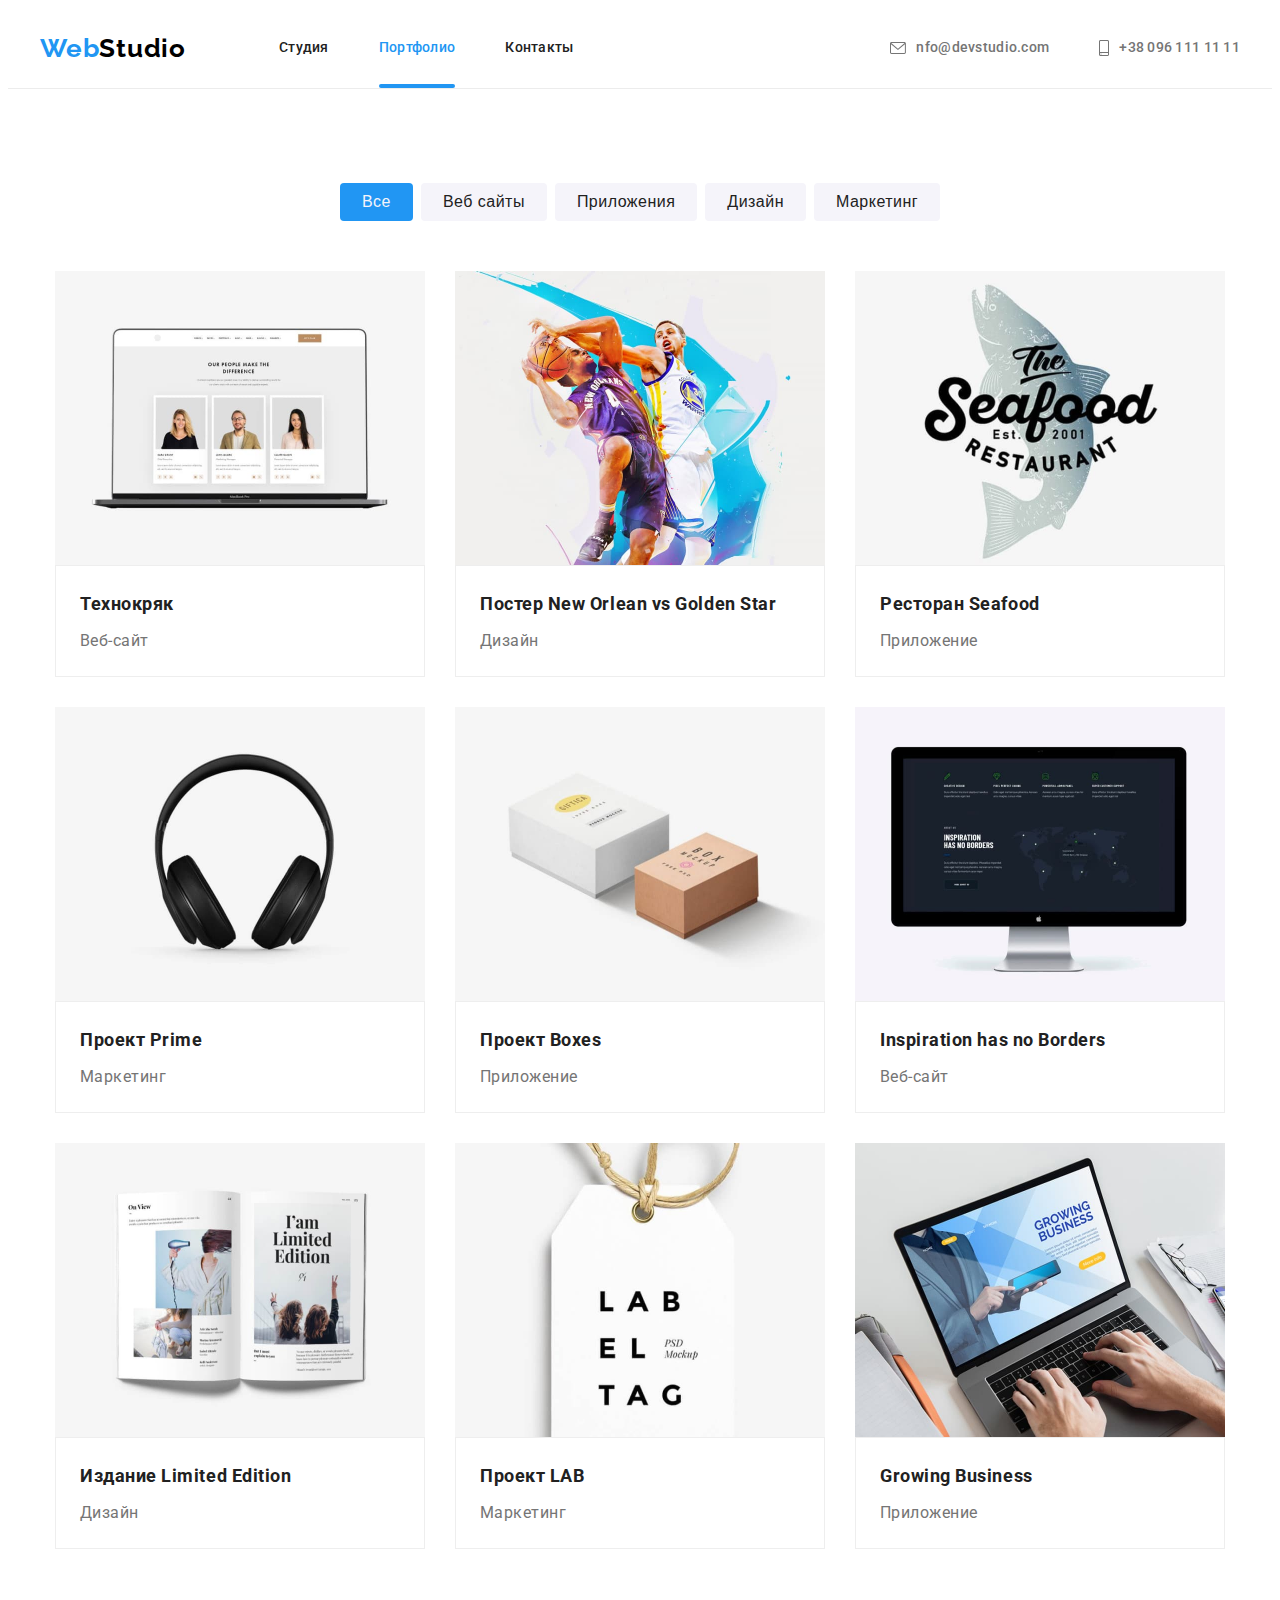
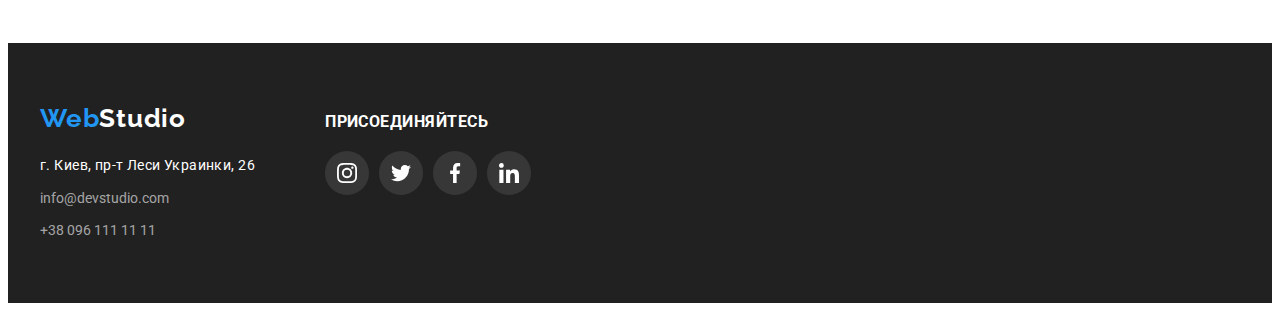
==== commit f58e411d: "Исправил header портфолио" ====
--- a/portfolio.html
+++ b/portfolio.html
@@ -20,10 +20,10 @@
           <a href="./index.html" class="link header-logo logo header-link" lang="en"><span class="accent">Web</span>Studio</a>
           <ul class="list nav-list">
             <li class="nav-item">
-              <a href="./index.html" class="link nav-link header-link current">Студия</a>
+              <a href="./index.html" class="link nav-link header-link">Студия</a>
             </li>
             <li class="nav-item">
-              <a href="./portfolio.html" class="link nav-link header-link">Портфолио</a>
+              <a href="./portfolio.html" class="link nav-link header-link current">Портфолио</a>
             </li>
             <li class="nav-item">
               <a href="#" class="link nav-link header-link">Контакты</a>
